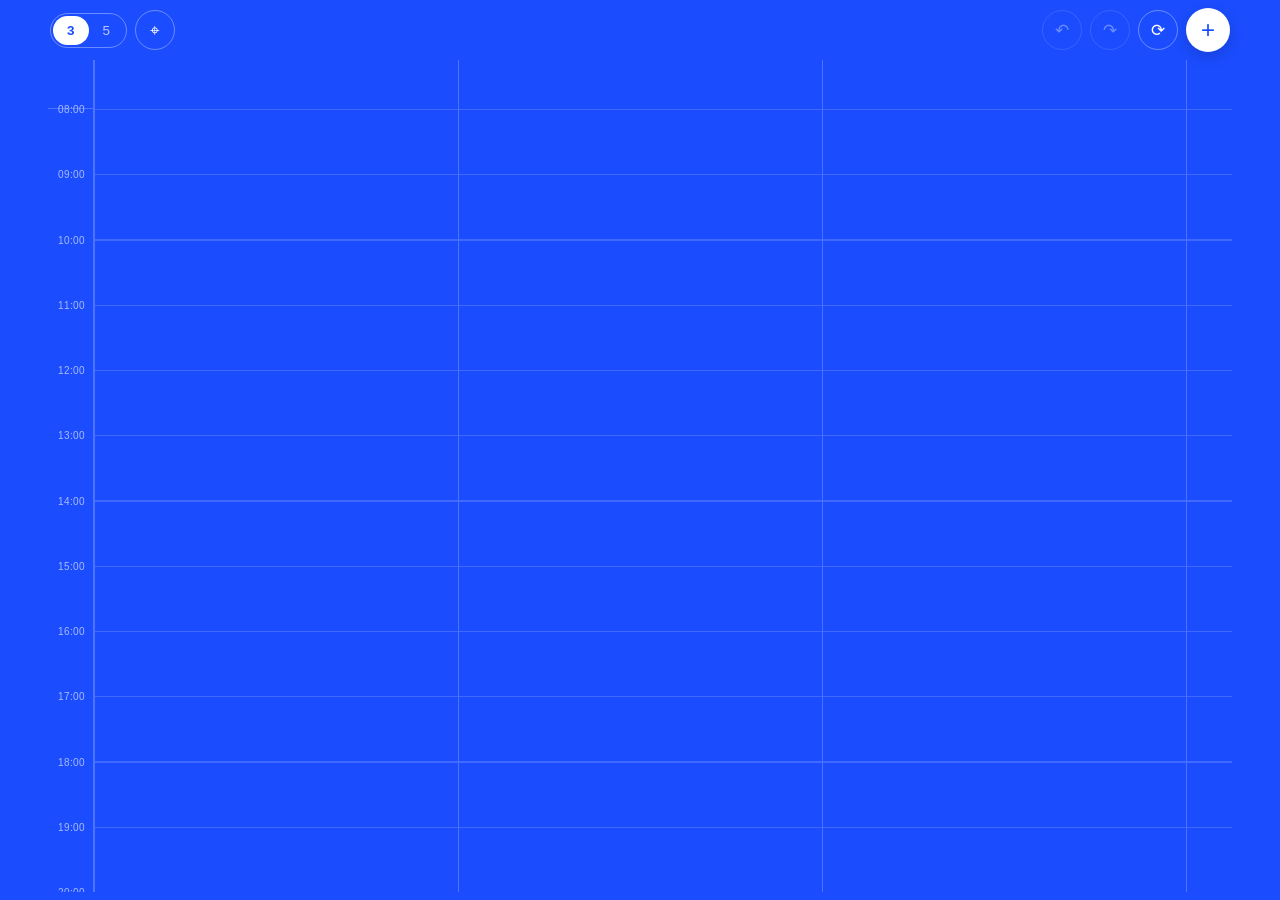
==== index.html @ 2879e7d4 "Персональный планировщик: PWA с детерминированным алгоритмом Ядро на чистом JS (без сборки): разбор " ====
<!doctype html>
<html lang="ru">
<head>
  <meta charset="utf-8" />
  <meta name="viewport" content="width=device-width, initial-scale=1, viewport-fit=cover, user-scalable=no, maximum-scale=1" />
  <title>Планировщик</title>
  <meta name="theme-color" content="#eef1f5" />
  <link rel="manifest" href="./manifest.webmanifest" />
  <link rel="icon" href="./icon.svg" type="image/svg+xml" />
  <link rel="icon" href="./icon-192.png" sizes="192x192" type="image/png" />
  <link rel="apple-touch-icon" href="./apple-touch-icon.png" />
  <meta name="mobile-web-app-capable" content="yes" />
  <link rel="stylesheet" href="./css/styles.css" />
</head>
<body>
  <header class="topbar" hidden>
    <div class="brand">Планировщик</div>
    <div class="sub">3 дня вперёд</div>
  </header>
  <main id="app"></main>
  <script type="module" src="./js/app.js"></script>
</body>
</html>
---- css/styles.css ----
:root {
  /* смелая заливка Real Blue, белый текст, тонкие линии — как в референсе */
  --bg: #1b4dff;              /* Real Blue — фон всего приложения */
  --panel: #1b4dff;
  --panel2: rgba(255,255,255,.12);
  --text: #ffffff;
  --muted: rgba(255,255,255,.62);
  --line: rgba(255,255,255,.22);
  --accent: #ffffff;          /* на синем главный акцент — белый */
  --accent-soft: rgba(255,255,255,.18);

  --strategic: #7ef0c0;             /* мятный — стратегия */
  --strategic-soft: rgba(126,240,192,.20);
  --tactical: #ffb27a;              /* тёплый песочный — тактика */
  --tactical-soft: rgba(255,178,122,.20);

  --risk: #ff6b6b;
  --miss: #ff6b6b;
  --low: #ffd166;
  --radius: 18px;
}

* { box-sizing: border-box; }
html, body { margin: 0; height: 100%; overflow: hidden; background: var(--bg); color: var(--text);
  font: 15px/1.5 -apple-system, "Segoe UI", "Inter", Roboto, sans-serif;
  -webkit-font-smoothing: antialiased; overscroll-behavior: none; }

/* приложение занимает весь экран: страница не скроллится, скроллится только календарь */
#app { height: 100dvh; display: flex; flex-direction: column;
  padding: 8px 8px calc(8px + env(safe-area-inset-bottom)); max-width: 1200px; margin: 0 auto; gap: 8px; }
.topbar[hidden] { display: none; }

/* календарь: часть синего полотна, без карточек и рамок */
.calwrap { position: relative; flex: 1; min-height: 0; display: flex; overflow: hidden; }
.days-scroll { flex: 1; min-width: 0; overflow: auto;
  scroll-snap-type: x mandatory; scrollbar-width: none; touch-action: pan-x pan-y; }
.days-scroll::-webkit-scrollbar { width: 0; height: 0; }
.days { display: flex; align-items: flex-start; }
.day { flex: 0 0 var(--daywidth, 200px); scroll-snap-align: start;
  border-left: 1px solid var(--line); display: flex; flex-direction: column; }
.day:first-of-type { border-left: none; }

/* возврат к сегодняшнему дню */
.todaybtn { position: absolute; left: 10px; bottom: 12px; z-index: 9; cursor: pointer;
  width: 36px; height: 36px; display: grid; place-items: center;
  background: #fff; color: #1b4dff; border: none; border-radius: 50%;
  font-size: 16px; line-height: 1; box-shadow: 0 6px 18px rgba(0,0,0,.20); }
.todaybtn[hidden] { display: none; }

/* шапка дня: мелкий день недели + крупное число, как в референсе */
.dayhead { height: 46px; flex: none; display: flex; flex-direction: column; justify-content: center;
  padding: 0 10px; border-bottom: 1px solid var(--line); color: var(--muted);
  font-size: 10px; letter-spacing: .08em; text-transform: uppercase;
  white-space: nowrap; overflow: hidden; }
.dayhead b { display: block; font-size: 19px; font-weight: 500; color: #fff;
  letter-spacing: -.01em; text-transform: none; line-height: 1.15; }
.dayhead.today { color: #fff; }

.daybar { display: flex; height: 3px; flex: none; background: rgba(255,255,255,.10); }
.daybar.empty { opacity: .4; }
.daybar .strategic { background: var(--strategic); }
.daybar .tactical { background: var(--tactical); }

/* сетка часов — тонкие белые линии на синем */
.timeline { position: relative; flex: none;
  height: calc(var(--span, 840) * var(--pxmin, .62) * 1px);
  background: repeating-linear-gradient(180deg, rgba(255,255,255,.16) 0, rgba(255,255,255,.16) 1px,
    transparent 1px, transparent var(--hstep, 40px)); }

/* шкала времени слева */
.tscale { flex: 0 0 46px; z-index: 6; display: flex; flex-direction: column;
  border-right: 1px solid var(--line); overflow: hidden; }
.tshead { height: 46px; border-bottom: 1px solid var(--line); flex: none; }
.tsbar { position: relative; flex: none;    /* не сжимать: иначе часы «сплющатся» и разойдутся с сеткой */
  height: calc(var(--span, 840) * var(--pxmin, .62) * 1px); will-change: transform; }
.tsbar span { position: absolute; right: 8px; transform: translateY(-50%);
  font-size: 10px; color: var(--muted); font-variant-numeric: tabular-nums; letter-spacing: .04em; }
.freehint { display: none; }
.nowline { position: absolute; left: 0; right: 0; height: 2px; background: #fff; z-index: 3; }
.nowline::before { content: ""; position: absolute; left: 0; top: -3px; width: 8px; height: 8px;
  border-radius: 50%; background: #fff; }

/* события: цветная обводка по всему контуру; пунктир — значит место выбрал алгоритм */
.block { position: absolute; left: 3px; right: 3px; border-radius: 10px; padding: 5px 7px; overflow: hidden;
  font-size: 11px; z-index: 2; color: #fff;
  background: rgba(255,255,255,.14); border: 2.5px solid rgba(255,255,255,.5); }
.block.strategic { background: var(--strategic-soft); border-color: var(--strategic); }
.block.tactical { background: var(--tactical-soft); border-color: var(--tactical); }
.block.fixed { border-style: solid; }      /* привязано ко времени */
.block.flex { border-style: dashed; }      /* поставил алгоритм */
.block.risk { border-color: var(--risk); }
.btime { display: block; color: rgba(255,255,255,.72); font-variant-numeric: tabular-nums;
  font-size: 9.5px; line-height: 1.2; letter-spacing: .04em; }
.btitle { display: block; white-space: normal; overflow-wrap: anywhere; word-break: break-word;
  line-height: 1.2; overflow: hidden; font-size: 11.5px; }

/* конфликты и предложенные окна */
.block.conflict { box-shadow: inset 0 0 0 2px var(--risk); }
.slotghost { position: absolute; left: 3px; right: 3px; border-radius: 10px; z-index: 4; cursor: pointer;
  border: 1.5px dashed rgba(255,255,255,.65); background: rgba(255,255,255,.10); color: #fff;
  font-size: 10px; display: flex; align-items: flex-start; justify-content: center; padding-top: 3px; }
.slotghost:hover { background: rgba(255,255,255,.22); }

/* подсказка сверху и значки прямо на блоках */
.hintbar { flex: none; display: flex; align-items: center; gap: 10px; flex-wrap: wrap;
  padding: 10px 14px; border-radius: 14px; font-size: 12.5px;
  background: rgba(255,107,107,.18); border: 1px solid rgba(255,107,107,.5); color: #fff; }
.hintbar.focus { background: rgba(255,255,255,.16); border-color: rgba(255,255,255,.5); color: #fff; }
.bwarn { position: absolute; top: 2px; right: 3px; font-size: 11px; line-height: 1; z-index: 6;
  pointer-events: none; }
/* только что созданное дело — видно, куда его поставил алгоритм */
.block.justadded { outline: 2px solid #fff; z-index: 8;
  animation: freshpulse 1.2s ease-in-out infinite alternate; }
@keyframes freshpulse {
  from { box-shadow: 0 0 0 2px rgba(255,255,255,.25); }
  to   { box-shadow: 0 0 0 7px rgba(255,255,255,.10); }
}

/* прошедшее дело: «сделано» и «перенести» */
.bdone, .bmove { position: absolute; z-index: 7; width: 19px; height: 19px; padding: 0; cursor: pointer;
  border-radius: 50%; font-size: 11px; line-height: 1; color: #fff;
  background: rgba(255,255,255,.22); border: 1px solid rgba(255,255,255,.35); }
.bdone { right: 22px; bottom: 2px; }
.bmove { right: 2px; bottom: 2px; }
.bdone:hover { background: var(--strategic); border-color: var(--strategic); color: #05301f; }
.bmove:hover { background: #fff; border-color: #fff; color: #1b4dff; }

/* не размещённое дело: показываем на предложенном месте, чтобы его было видно и можно было выбрать */
.block.unplaced { box-shadow: inset 0 0 0 1.5px rgba(255,255,255,.5);
  background-image: repeating-linear-gradient(45deg, rgba(255,255,255,.14) 0 6px, transparent 6px 12px); }
.block.unplaced::before { content: "не размещено"; position: absolute; right: 3px; top: 2px;
  font-size: 9px; color: var(--risk); }

/* выполненное дело — приглушённое серое */
.block.done { opacity: .4; }
.block.done .btitle { text-decoration: line-through; }

/* маркер «дело уже переносили» */
.bmoved { position: absolute; bottom: 2px; left: 4px; font-size: 10px; line-height: 1; z-index: 6;
  color: var(--muted); pointer-events: none; }
.bundo { position: absolute; top: 16px; right: 1px; z-index: 7; width: 16px; height: 16px; padding: 0;
  border-radius: 50%; cursor: pointer; font-size: 10px; line-height: 1;
  background: var(--panel2); border: 1px solid var(--risk); color: var(--risk); }
.bundo:hover { background: var(--risk); color: #fff; }
/* дело, которое может уступить место (на обоих календарях) */
.block.yielding, .pvblock.yielding { cursor: pointer; outline: 2px dashed #fff; outline-offset: -2px; }
.block.yielding::after, .pvblock.yielding::after { content: "↦"; position: absolute; right: 4px; bottom: 2px;
  color: #fff; font-size: 12px; line-height: 1; }
.block.yielding:hover, .pvblock.yielding:hover { background: rgba(255,255,255,.28); }
.pvblock.draft .bwarn { top: 1px; right: 2px; }
.pvblock.draft .bundo { top: 14px; right: 0; }

/* режим «уступить место» */
.shiftbar { display: flex; align-items: center; gap: 10px; flex-wrap: wrap; margin-bottom: 10px;
  background: var(--accent-soft); border: 1px solid var(--accent); color: var(--text);
  border-radius: 10px; padding: 10px 12px; font-size: 13px; }
.block.shift-target { cursor: pointer; outline: 2px dashed var(--accent); outline-offset: -2px; }
.block.shift-target:hover { background: #d6e0ff; }
.btn.small { margin-top: 0; padding: 7px 12px; font-size: 13px; }

.conflict-panel { margin-top: 16px; background: rgba(255,93,93,.10); border: 1px solid rgba(255,93,93,.35); border-radius: 12px; padding: 12px; }
.conflictrow { padding: 10px 0; border-top: 1px solid rgba(255,93,93,.15); }
.conflictrow:first-of-type { border-top: none; }
.slotopts { display: flex; flex-wrap: wrap; gap: 8px; margin-top: 8px; }
.slotopt { background: var(--panel2); border: 1px solid var(--accent); color: var(--text);
  padding: 8px 12px; border-radius: 10px; font-size: 13px; cursor: pointer; }
.slotopt:hover { background: var(--accent); color: #fff; }

/* at-risk */
.atrisk { margin-top: 16px; background: rgba(255,93,93,.08); border: 1px solid rgba(255,93,93,.3); border-radius: 12px; padding: 12px; }
.section-title { font-weight: 600; margin-bottom: 8px; color: #ffb3b3; }
.riskrow { padding: 8px 0; border-top: 1px solid rgba(255,93,93,.15); }
.riskrow:first-of-type { border-top: none; }
.reason { color: var(--muted); font-size: 13px; }

/* панель управления сверху: главные действия справа, под большим пальцем */
.toprow { flex: none; display: flex; align-items: center; justify-content: space-between;
  gap: 8px; padding: 0 2px; }
.toprow-left, .toprow-right { display: flex; align-items: center; gap: 8px; }

/* Плашка ввода = разросшаяся кнопка «+»: фон расширяется, плюс поворачивается в крестик */
.addsheet { position: fixed; z-index: 70; box-sizing: border-box;
  width: min(400px, calc(100vw - 24px)); height: 132px;
  background: #fff; border-radius: 18px; color: #1b4dff;
  box-shadow: 0 14px 34px rgba(0,0,0,.22); overflow: hidden;
  transition: width .26s cubic-bezier(.2,.9,.3,1), height .26s cubic-bezier(.2,.9,.3,1),
              border-radius .26s cubic-bezier(.2,.9,.3,1); }
.addsheet.collapsed { width: 44px; height: 44px; border-radius: 50%; }

/* поле ввода: появляется, когда фон уже разросся */
.addsheet textarea { position: absolute; left: 12px; top: 12px; right: 62px; bottom: 12px;
  width: auto; margin: 0; padding: 10px 12px; resize: none; border: none; border-radius: 12px;
  background: rgba(27,77,255,.06); color: #16181a; font-size: 15px;
  opacity: 1; transition: opacity .18s ease .1s; }
.addsheet.collapsed textarea { opacity: 0; transition-delay: 0s; pointer-events: none; }
.addsheet textarea:focus { outline: none; }

/* сам «плюс» — остаётся на месте и поворачивается, становясь крестиком */
.as-toggle { position: absolute; top: 0; right: 0; width: 44px; height: 44px; padding: 0;
  border: none; background: none; color: #1b4dff; font-size: 26px; line-height: 44px; cursor: pointer;
  transform: rotate(45deg); transition: transform .26s cubic-bezier(.2,.9,.3,1); }
.addsheet.collapsed .as-toggle { transform: rotate(0deg); }

/* галочка появляется под крестиком в том же стиле */
.as-ok { position: absolute; top: 50px; right: 3px; width: 38px; height: 38px; padding: 0;
  border: none; border-radius: 50%; cursor: pointer;
  background: #1b4dff; color: #fff; font-size: 18px; line-height: 1;
  opacity: 1; transform: scale(1); transition: opacity .18s ease .12s, transform .2s cubic-bezier(.2,.9,.3,1) .12s; }
.as-ok:hover { background: #143fd6; }
.addsheet.collapsed .as-ok { opacity: 0; transform: scale(.3); transition-delay: 0s; }

.addsheet .err { position: absolute; left: 14px; bottom: -22px; margin: 0;
  font-size: 12px; color: var(--risk); white-space: nowrap; }
.addsheet.collapsed .err { display: none; }

.toolbar { flex: none; display: flex; justify-content: center; align-items: center; gap: 8px; }
.rangeseg button { min-width: 34px; padding: 7px 10px; font-size: 13px; font-variant-numeric: tabular-nums; }
.toolbar .btn { margin-top: 0; }
.iconbtn { width: 40px; height: 40px; display: grid; place-items: center; cursor: pointer;
  border-radius: 50%; border: 1px solid rgba(255,255,255,.35); background: transparent;
  color: #fff; font-size: 17px; line-height: 1; transition: all .12s ease; }
.iconbtn:hover:not(:disabled) { background: rgba(255,255,255,.16); border-color: #fff; }
.iconbtn:disabled { opacity: .35; cursor: default; }

/* FAB */
.fab { width: 44px; height: 44px; border-radius: 50%; flex: none;
  border: none; background: #fff; color: #1b4dff; font-size: 24px; line-height: 1; cursor: pointer;
  box-shadow: 0 4px 14px rgba(0,0,0,.18);
  transition: transform .18s cubic-bezier(.2,.9,.3,1), opacity .15s ease; }
.fab:hover { transform: scale(1.06); }
.fab.morphing { opacity: 0; transform: scale(.6); pointer-events: none; }

/* экраны формы */
.screen { max-width: 520px; margin: 0 auto; }
.back { background: none; border: none; color: var(--accent); font-size: 15px; padding: 4px 0; cursor: pointer; }
h2 { margin: 8px 0 4px; }
.hint { color: var(--muted); font-size: 13px; margin: 0 0 14px; }
label { display: block; margin: 12px 0; font-size: 13px; color: var(--muted); }
label.row { display: flex; align-items: center; gap: 8px; color: var(--text); }
.field-label { font-size: 13px; color: var(--muted); margin: 12px 0 6px; }
input[type=text], input[type=number], input[type=date], input[type=time], select, textarea {
  width: 100%; margin-top: 6px; padding: 12px 14px; background: var(--panel); color: var(--text);
  border: 1px solid var(--line); border-radius: 12px; font-size: 15px; font-family: inherit; }
input:focus, select:focus, textarea:focus { outline: none; border-color: var(--accent); }
textarea { resize: vertical; }
input.f-missing, select.f-missing { border-color: var(--miss); box-shadow: 0 0 0 2px rgba(255,93,93,.2); }
input.f-low, select.f-low { border-color: var(--low); box-shadow: 0 0 0 2px rgba(230,178,58,.15); }
.ro { color: var(--muted); font-size: 13px; margin: 10px 0; }
.tag-miss { color: var(--miss); }

/* компактный недельный календарь с перетаскиванием */
.screen.wide { max-width: 860px; }
.weekcal { border: 1px solid var(--line); border-radius: 12px; padding: 6px 6px 8px; background: var(--panel); touch-action: none; }
.wc-grid { display: grid; grid-template-columns: repeat(7, 1fr); gap: 4px; }
.wc-col { min-width: 0; }
.wc-head { padding: 4px 2px 6px; font-size: 11px; color: var(--muted); text-transform: capitalize; text-align: center; white-space: nowrap; }
.wc-head.today { color: var(--accent); font-weight: 700; }
.ptimeline { position: relative; border-radius: 6px;
  background: repeating-linear-gradient(180deg, transparent, transparent 32px, var(--line) 32px, var(--line) 33px); }
.pv-nowline { position: absolute; left: 0; right: 0; height: 2px; background: var(--accent); z-index: 3; }

.pvblock { position: absolute; left: 2px; right: 2px; border-radius: 6px; padding: 1px 4px; overflow: visible;
  font-size: 10px; border: 1px solid transparent; }
.pvblock.strategic { background: var(--strategic-soft); border-color: var(--strategic); }
.pvblock.tactical { background: var(--tactical-soft); border-color: var(--tactical); }
.pvblock.fixed { border-style: solid; border-width: 2px; }        /* привязано ко времени — толстая сплошная */
.pvblock.flex { border-style: dashed; opacity: .78; }             /* гибкая — пунктир + полупрозрачность */
.pvblock.ctx { z-index: 1; overflow: hidden; }
.pvblock.draft { z-index: 5; cursor: grab; box-shadow: 0 4px 14px rgba(22,24,26,.18); }
.pvblock.draft.dragging { opacity: .55; cursor: grabbing; }
.pvblock.draft.invalid { background: rgba(255,93,93,.32) !important; border-color: var(--risk) !important; }
.pv-handle { position: absolute; left: 0; right: 0; height: 10px; cursor: ns-resize; z-index: 2; }
.pv-handle.top { top: -1px; }
.pv-handle.bottom { bottom: -1px; }
.pv-handle::after { content: ""; position: absolute; left: 50%; transform: translateX(-50%); width: 20px; height: 3px;
  border-radius: 3px; background: currentColor; opacity: .55; top: 2px; }
.pv-handle.bottom::after { top: auto; bottom: 2px; }
.pvb-label { display: block; white-space: normal; overflow: hidden; pointer-events: none; line-height: 1.15; word-break: break-word; }

/* всплывающий тег категории сбоку от блока */
.pv-cattag { position: absolute; left: calc(100% + 6px); top: 0; white-space: nowrap; pointer-events: none;
  background: var(--panel2); border: 1px solid var(--line); color: var(--muted);
  font-size: 10px; padding: 2px 6px; border-radius: 6px; z-index: 6; }
.pv-cattag.flip { left: auto; right: calc(100% + 6px); }

/* активированный блок (ручки появляются только тут) */
.pvblock.armed, .block.armed { outline: 2px solid #fff; outline-offset: 1px; z-index: 7; }
.block.armed { cursor: grab; }
.pvblock.armed, .block.armed { outline-color: #fff; }
.block.dragging { opacity: .55; }
.block.invalid { background: rgba(255,93,93,.32) !important; border-color: var(--risk) !important; }
.block[data-item] { cursor: pointer; }

/* всплывающая шторка деталей рядом с событием */
/* Настройки события: панель в потоке над календарём (календарь сдвигается вниз) */
.blockpop { flex: none; background: #fff; color: #16181a; border-radius: 14px;
  padding: 10px; box-shadow: 0 10px 26px rgba(0,0,0,.20); }
.blockpop input, .blockpop select { background: rgba(27,77,255,.06); color: #16181a;
  border: none; border-radius: 9px; margin: 0; padding: 8px 10px; font-size: 13.5px; }
.blockpop input[type=text] { width: 100%; margin-bottom: 8px; font-size: 15px; }
.blockpop input:focus, .blockpop select:focus { outline: 2px solid rgba(27,77,255,.35); }

/* дата и время начала/конца */
.bp-when { display: flex; align-items: center; gap: 6px; flex-wrap: wrap; margin-bottom: 8px; }
.bp-when input[type=date] { flex: 1 1 130px; }
.bp-when input[type=time] { flex: 0 0 86px; font-variant-numeric: tabular-nums; }
.bp-dash { color: #6b7280; }
.bp-dur { color: #6b7280; font-size: 12px; }

/* дата — только значок, мини-календарь открывается по нажатию */
.bp-cal, .bp-ai { width: 38px; height: 36px; flex: none; display: grid; place-items: center; cursor: pointer;
  border: 1px solid rgba(27,77,255,.22); border-radius: 9px; background: transparent;
  font-size: 16px; line-height: 1; }
.bp-cal:hover, .bp-ai:hover { background: rgba(27,77,255,.08); }
.bp-ai { margin-left: auto; border-color: rgba(27,77,255,.35); }
.bp-hidden-date { position: absolute; opacity: 0; width: 1px; height: 1px;
  padding: 0 !important; margin: 0 !important; border: none; pointer-events: none; }

/* плашка переноса текстом — как плашка создания, но по центру сверху */
.movesheet { top: calc(8px + env(safe-area-inset-top)); left: 50%; right: auto; transform: translateX(-50%); }

.bp-row { display: flex; align-items: center; gap: 6px; flex-wrap: wrap; }
.bp-row .seg { border-color: rgba(27,77,255,.22); padding: 2px; }
.bp-row .seg button { color: #6b7280; padding: 5px 12px; font-size: 14px; }
.bp-row .seg button.on { background: #1b4dff; color: #fff; }
.bp-row select { flex: 1 1 110px; }
.bp-row input[type=date] { flex: 1 1 130px; }

.bp-ok { flex: 1; min-width: 54px; background: #1b4dff; border: none; color: #fff;
  padding: 9px 14px; border-radius: 9px; cursor: pointer; font-size: 15px; line-height: 1; }
.bp-ok:hover { background: #143fd6; }
.bp-cancel { flex: none; background: transparent; border: 1px solid rgba(27,77,255,.22); color: #6b7280;
  padding: 9px 14px; border-radius: 9px; cursor: pointer; font-size: 15px; line-height: 1; }
.bp-cancel:hover { border-color: var(--risk); color: var(--risk); }
.bp-del, .bp-unpin { background: transparent; border: 1px solid rgba(27,77,255,.22); color: #6b7280;
  padding: 7px 10px; border-radius: 9px; cursor: pointer; font-size: 14px; line-height: 1; }
.bp-del:hover { border-color: var(--risk); color: var(--risk); }
.bp-hint, .bp-time, .bp-lab { display: none; }
.bp-ok { flex: 1; background: #1b4dff; border: none; color: #fff; padding: 7px; border-radius: 9px;
  cursor: pointer; font-size: 15px; line-height: 1; }
.bp-del { background: transparent; border: 1px solid #f2b8b3; color: var(--risk);
  padding: 7px 11px; border-radius: 9px; cursor: pointer; font-size: 14px; line-height: 1; }

@media (max-width: 560px) {
  .blockpop { left: 8px !important; right: 8px; width: auto; }
}

/* сегменты-переключатели */
.seg { display: inline-flex; background: transparent; border: 1px solid rgba(255,255,255,.35);
  border-radius: 999px; overflow: hidden; padding: 2px; }
.seg button { background: none; border: none; color: rgba(255,255,255,.7); padding: 7px 14px; cursor: pointer;
  font-size: 13.5px; font-family: inherit; border-radius: 999px; transition: all .12s ease; }
.seg button.on { background: #fff; color: #1b4dff; font-weight: 600; }
.seg.imp button { padding: 9px 0; width: 40px; }

.btn { display: inline-block; margin-top: 18px; padding: 12px 22px; border-radius: 999px; border: 1px solid var(--line);
  background: var(--panel); color: var(--text); font-size: 14.5px; cursor: pointer; transition: all .12s ease; }
.btn:hover:not(:disabled) { border-color: var(--accent); color: var(--accent); }
.btn:disabled { opacity: .4; cursor: default; }
.btn.primary { background: var(--accent); border-color: var(--accent); color: #fff; width: 100%; font-size: 16px; padding: 14px 22px; }
.btn.primary:hover { background: #143fd6; border-color: #143fd6; color: #fff; }
.btn.ghost { background: var(--panel); }
.err { color: var(--miss); font-size: 13px; margin-top: 10px; min-height: 16px; }

@media (max-width: 560px) {
  .timeline { height: 460px; }
  .btitle { font-size: 10px; }
}
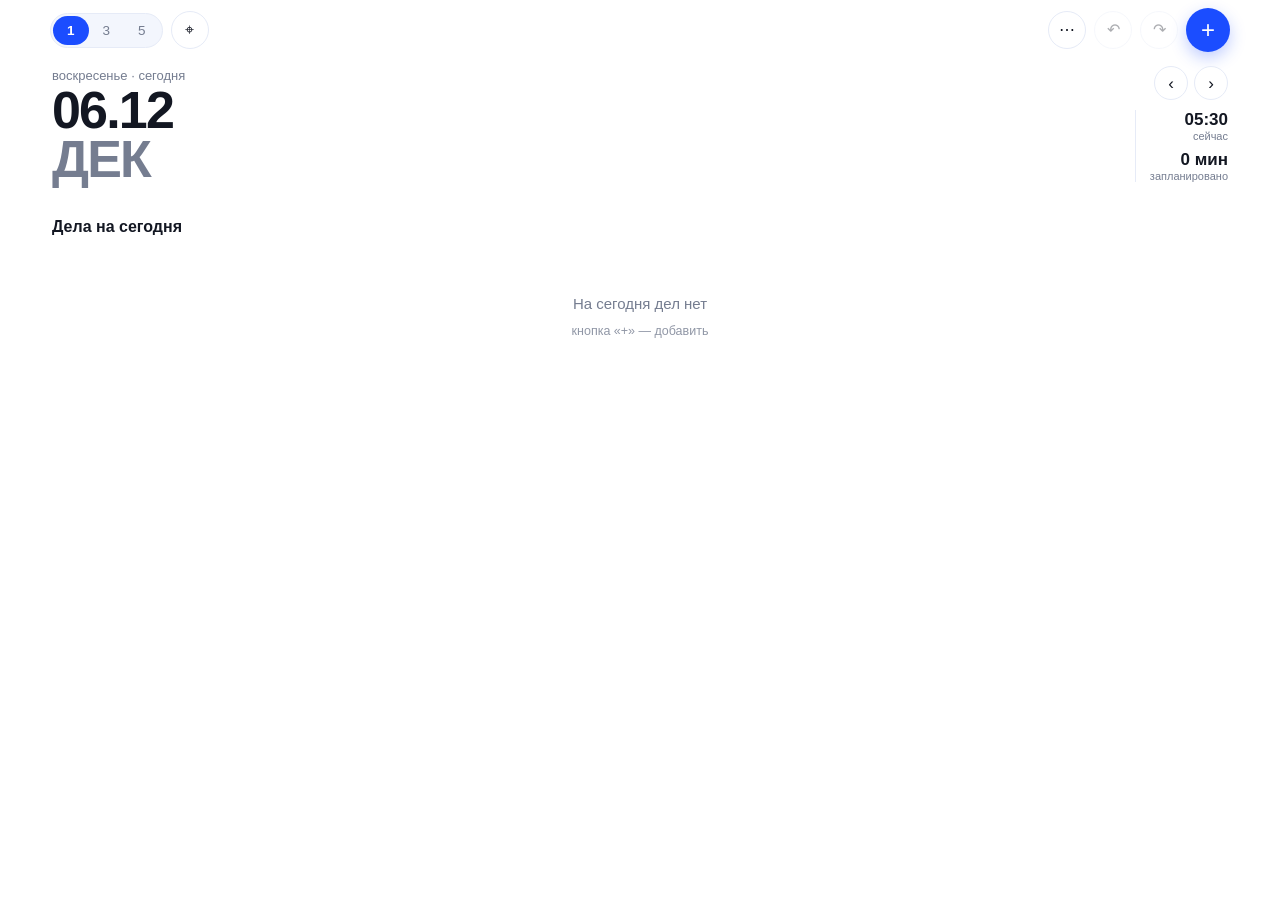
==== commit 4713a6aa: "Экран одного дня, белая тема и сетка крестиками Начальный экран «1» — только дела выбранного дня кар" ====
--- a/index.html
+++ b/index.html
@@ -4,7 +4,7 @@
   <meta charset="utf-8" />
   <meta name="viewport" content="width=device-width, initial-scale=1, viewport-fit=cover, user-scalable=no, maximum-scale=1" />
   <title>Планировщик</title>
-  <meta name="theme-color" content="#eef1f5" />
+  <meta name="theme-color" content="#ffffff" />
   <link rel="manifest" href="./manifest.webmanifest" />
   <link rel="icon" href="./icon.svg" type="image/svg+xml" />
   <link rel="icon" href="./icon-192.png" sizes="192x192" type="image/png" />
--- a/css/styles.css
+++ b/css/styles.css
@@ -1,22 +1,23 @@
 :root {
-  /* смелая заливка Real Blue, белый текст, тонкие линии — как в референсе */
-  --bg: #1b4dff;              /* Real Blue — фон всего приложения */
-  --panel: #1b4dff;
-  --panel2: rgba(255,255,255,.12);
-  --text: #ffffff;
-  --muted: rgba(255,255,255,.62);
-  --line: rgba(255,255,255,.22);
-  --accent: #ffffff;          /* на синем главный акцент — белый */
-  --accent-soft: rgba(255,255,255,.18);
-
-  --strategic: #7ef0c0;             /* мятный — стратегия */
-  --strategic-soft: rgba(126,240,192,.20);
-  --tactical: #ffb27a;              /* тёплый песочный — тактика */
-  --tactical-soft: rgba(255,178,122,.20);
-
-  --risk: #ff6b6b;
-  --miss: #ff6b6b;
-  --low: #ffd166;
+  /* светлая тема: белое полотно, синий акцент, мягкие заливки событий */
+  --bg: #ffffff;              /* фон всего приложения */
+  --panel: #ffffff;
+  --panel2: #f3f6fd;
+  --text: #131722;
+  --muted: #757d90;
+  --line: #e6ebf7;
+  --accent: #1b4dff;
+  --accent-soft: rgba(27,77,255,.10);
+  --grid: #ccd7f5;            /* крестики на пересечениях сетки */
+
+  --strategic: #23a97f;             /* зелёный — стратегия */
+  --strategic-soft: #e3f6ef;
+  --tactical: #e08a3c;              /* тёплый песочный — тактика */
+  --tactical-soft: #fdefdd;
+
+  --risk: #e3455b;
+  --miss: #e3455b;
+  --low: #d99b1a;
   --radius: 18px;
 }
 
@@ -26,70 +27,96 @@
   -webkit-font-smoothing: antialiased; overscroll-behavior: none; }
 
 /* приложение занимает весь экран: страница не скроллится, скроллится только календарь */
-#app { height: 100dvh; display: flex; flex-direction: column;
+#app { position: relative; height: 100dvh; display: flex; flex-direction: column;
   padding: 8px 8px calc(8px + env(safe-area-inset-bottom)); max-width: 1200px; margin: 0 auto; gap: 8px; }
 .topbar[hidden] { display: none; }
 
-/* календарь: часть синего полотна, без карточек и рамок */
+/* календарь: белое полотно, без карточек и рамок — границы дней задают крестики сетки */
 .calwrap { position: relative; flex: 1; min-height: 0; display: flex; overflow: hidden; }
 .days-scroll { flex: 1; min-width: 0; overflow: auto;
   scroll-snap-type: x mandatory; scrollbar-width: none; touch-action: pan-x pan-y; }
 .days-scroll::-webkit-scrollbar { width: 0; height: 0; }
 .days { display: flex; align-items: flex-start; }
 .day { flex: 0 0 var(--daywidth, 200px); scroll-snap-align: start;
-  border-left: 1px solid var(--line); display: flex; flex-direction: column; }
-.day:first-of-type { border-left: none; }
+  display: flex; flex-direction: column; }
 
 /* возврат к сегодняшнему дню */
 .todaybtn { position: absolute; left: 10px; bottom: 12px; z-index: 9; cursor: pointer;
   width: 36px; height: 36px; display: grid; place-items: center;
-  background: #fff; color: #1b4dff; border: none; border-radius: 50%;
-  font-size: 16px; line-height: 1; box-shadow: 0 6px 18px rgba(0,0,0,.20); }
+  background: var(--accent); color: #fff; border: none; border-radius: 50%;
+  font-size: 16px; line-height: 1; box-shadow: 0 6px 18px rgba(16,24,54,.18); }
 .todaybtn[hidden] { display: none; }
 
-/* шапка дня: мелкий день недели + крупное число, как в референсе */
+/* шапка дня: мелкий день недели + крупное число, как в референсе.
+   Липнет к верху календаря — какой это день, видно на любой глубине прокрутки. */
 .dayhead { height: 46px; flex: none; display: flex; flex-direction: column; justify-content: center;
-  padding: 0 10px; border-bottom: 1px solid var(--line); color: var(--muted);
+  padding: 0 10px; color: var(--muted);
   font-size: 10px; letter-spacing: .08em; text-transform: uppercase;
-  white-space: nowrap; overflow: hidden; }
-.dayhead b { display: block; font-size: 19px; font-weight: 500; color: #fff;
+  white-space: nowrap; overflow: hidden;
+  position: sticky; top: 0; z-index: 9; background: var(--bg); }
+.dayhead b { display: block; font-size: 19px; font-weight: 600; color: var(--text);
   letter-spacing: -.01em; text-transform: none; line-height: 1.15; }
-.dayhead.today { color: #fff; }
-
-.daybar { display: flex; height: 3px; flex: none; background: rgba(255,255,255,.10); }
-.daybar.empty { opacity: .4; }
+.dayhead.today b { color: var(--accent); }
+/* у дня своё окно планирования */
+.dayhead .ownwin { display: inline-block; width: 5px; height: 5px; border-radius: 50%;
+  background: var(--accent); margin-left: 5px; vertical-align: middle; }
+
+.daybar { display: flex; height: 3px; flex: none; background: var(--line);
+  position: sticky; top: 46px; z-index: 9; }
+.daybar.empty { opacity: .5; }
 .daybar .strategic { background: var(--strategic); }
 .daybar .tactical { background: var(--tactical); }
 
-/* сетка часов — тонкие белые линии на синем */
+/* Сетка: вместо линий — скруглённые крестики на пересечениях часа и границы дня.
+   Каждая колонка рисует по половине крестика на своих краях: у соседних колонок
+   половинки сходятся в целый крестик ровно на границе дня.
+   Шаг по вертикали (--hourpx) задаёт масштаб времени, см. applyZoom. */
 .timeline { position: relative; flex: none;
-  height: calc(var(--span, 840) * var(--pxmin, .62) * 1px);
-  background: repeating-linear-gradient(180deg, rgba(255,255,255,.16) 0, rgba(255,255,255,.16) 1px,
-    transparent 1px, transparent var(--hstep, 40px)); }
+  height: calc(var(--span, 1440) * var(--pxmin, .62) * 1px);
+  --cross: url("data:image/svg+xml,%3Csvg xmlns='http://www.w3.org/2000/svg' viewBox='0 0 16 16' preserveAspectRatio='xMidYMid meet'%3E%3Cpath d='M8 3.2v9.6M3.2 8h9.6' stroke='%23ccd7f5' stroke-width='1.8' stroke-linecap='round'/%3E%3C/svg%3E");
+  background-image: var(--cross), var(--cross);
+  background-repeat: repeat-y, repeat-y;
+  background-size: 16px var(--hourpx, 40px), 16px var(--hourpx, 40px);
+  background-position: -8px calc(var(--hourpx, 40px) / -2),
+    calc(100% + 8px) calc(var(--hourpx, 40px) / -2); }
 
 /* шкала времени слева */
-.tscale { flex: 0 0 46px; z-index: 6; display: flex; flex-direction: column;
-  border-right: 1px solid var(--line); overflow: hidden; }
-.tshead { height: 46px; border-bottom: 1px solid var(--line); flex: none; }
+.tscale { flex: 0 0 46px; z-index: 6; display: flex; flex-direction: column; overflow: hidden; }
+/* шапка шкалы непрозрачна: метки времени проезжают под ней, а не поверх шапок дней */
+.tshead { height: 46px; flex: none;
+  position: relative; z-index: 2; background: var(--bg); }
 .tsbar { position: relative; flex: none;    /* не сжимать: иначе часы «сплющатся» и разойдутся с сеткой */
   height: calc(var(--span, 840) * var(--pxmin, .62) * 1px); will-change: transform; }
-.tsbar span { position: absolute; right: 8px; transform: translateY(-50%);
+.tsbar span { position: absolute; right: 10px; transform: translateY(-50%);
   font-size: 10px; color: var(--muted); font-variant-numeric: tabular-nums; letter-spacing: .04em; }
 .freehint { display: none; }
-.nowline { position: absolute; left: 0; right: 0; height: 2px; background: #fff; z-index: 3; }
+.nowline { position: absolute; left: 0; right: 0; height: 2px; background: var(--accent); z-index: 3; }
 .nowline::before { content: ""; position: absolute; left: 0; top: -3px; width: 8px; height: 8px;
-  border-radius: 50%; background: #fff; }
+  border-radius: 50%; background: var(--accent); }
+
+/* ограничители окна планирования: вне окна — штриховка, границы можно тянуть */
+.planoff { position: absolute; left: 0; right: 0; z-index: 0; pointer-events: none;
+  background: repeating-linear-gradient(135deg, rgba(19,23,34,.045) 0 5px, transparent 5px 10px); }
+.planoff.top { top: 0; }
+.planoff.bottom { bottom: 0; }
+.planline { position: absolute; left: 0; right: 0; height: 0; z-index: 1; pointer-events: none;
+  border-top: 1.5px dashed rgba(27,77,255,.40); }
+.plangrip { position: absolute; left: 2px; z-index: 6; transform: translateY(-50%);
+  padding: 2px 7px; border-radius: 999px; cursor: ns-resize; touch-action: none;
+  background: var(--accent); color: #fff; opacity: .85; user-select: none;
+  font-size: 9.5px; line-height: 1.35; font-variant-numeric: tabular-nums; }
+.plangrip:hover { opacity: 1; }
 
 /* события: цветная обводка по всему контуру; пунктир — значит место выбрал алгоритм */
 .block { position: absolute; left: 3px; right: 3px; border-radius: 10px; padding: 5px 7px; overflow: hidden;
-  font-size: 11px; z-index: 2; color: #fff;
-  background: rgba(255,255,255,.14); border: 2.5px solid rgba(255,255,255,.5); }
-.block.strategic { background: var(--strategic-soft); border-color: var(--strategic); }
-.block.tactical { background: var(--tactical-soft); border-color: var(--tactical); }
+  font-size: 11px; z-index: 2; color: var(--text);
+  background: var(--panel2); border: 2px solid var(--line); }
+.block.strategic { background: var(--strategic-soft); border-color: var(--strategic); color: #0d3f2f; }
+.block.tactical { background: var(--tactical-soft); border-color: var(--tactical); color: #5a3410; }
 .block.fixed { border-style: solid; }      /* привязано ко времени */
 .block.flex { border-style: dashed; }      /* поставил алгоритм */
 .block.risk { border-color: var(--risk); }
-.btime { display: block; color: rgba(255,255,255,.72); font-variant-numeric: tabular-nums;
+.btime { display: block; opacity: .65; font-variant-numeric: tabular-nums;
   font-size: 9.5px; line-height: 1.2; letter-spacing: .04em; }
 .btitle { display: block; white-space: normal; overflow-wrap: anywhere; word-break: break-word;
   line-height: 1.2; overflow: hidden; font-size: 11.5px; }
@@ -97,37 +124,37 @@
 /* конфликты и предложенные окна */
 .block.conflict { box-shadow: inset 0 0 0 2px var(--risk); }
 .slotghost { position: absolute; left: 3px; right: 3px; border-radius: 10px; z-index: 4; cursor: pointer;
-  border: 1.5px dashed rgba(255,255,255,.65); background: rgba(255,255,255,.10); color: #fff;
+  border: 1.5px dashed var(--accent); background: var(--accent-soft); color: var(--accent);
   font-size: 10px; display: flex; align-items: flex-start; justify-content: center; padding-top: 3px; }
-.slotghost:hover { background: rgba(255,255,255,.22); }
+.slotghost:hover { background: var(--accent); color: #fff; }
 
 /* подсказка сверху и значки прямо на блоках */
 .hintbar { flex: none; display: flex; align-items: center; gap: 10px; flex-wrap: wrap;
   padding: 10px 14px; border-radius: 14px; font-size: 12.5px;
-  background: rgba(255,107,107,.18); border: 1px solid rgba(255,107,107,.5); color: #fff; }
-.hintbar.focus { background: rgba(255,255,255,.16); border-color: rgba(255,255,255,.5); color: #fff; }
+  background: #fdeced; border: 1px solid rgba(227,69,91,.35); color: #8d1f2f; }
+.hintbar.focus { background: var(--accent-soft); border-color: rgba(27,77,255,.35); color: #16307f; }
 .bwarn { position: absolute; top: 2px; right: 3px; font-size: 11px; line-height: 1; z-index: 6;
   pointer-events: none; }
 /* только что созданное дело — видно, куда его поставил алгоритм */
-.block.justadded { outline: 2px solid #fff; z-index: 8;
+.block.justadded { outline: 2px solid var(--accent); z-index: 8;
   animation: freshpulse 1.2s ease-in-out infinite alternate; }
 @keyframes freshpulse {
-  from { box-shadow: 0 0 0 2px rgba(255,255,255,.25); }
-  to   { box-shadow: 0 0 0 7px rgba(255,255,255,.10); }
+  from { box-shadow: 0 0 0 2px rgba(27,77,255,.25); }
+  to   { box-shadow: 0 0 0 7px rgba(27,77,255,.08); }
 }
 
 /* прошедшее дело: «сделано» и «перенести» */
 .bdone, .bmove { position: absolute; z-index: 7; width: 19px; height: 19px; padding: 0; cursor: pointer;
-  border-radius: 50%; font-size: 11px; line-height: 1; color: #fff;
-  background: rgba(255,255,255,.22); border: 1px solid rgba(255,255,255,.35); }
+  border-radius: 50%; font-size: 11px; line-height: 1; color: var(--text);
+  background: #fff; border: 1px solid var(--line); }
 .bdone { right: 22px; bottom: 2px; }
 .bmove { right: 2px; bottom: 2px; }
-.bdone:hover { background: var(--strategic); border-color: var(--strategic); color: #05301f; }
-.bmove:hover { background: #fff; border-color: #fff; color: #1b4dff; }
+.bdone:hover { background: var(--strategic); border-color: var(--strategic); color: #fff; }
+.bmove:hover { background: var(--accent); border-color: var(--accent); color: #fff; }
 
 /* не размещённое дело: показываем на предложенном месте, чтобы его было видно и можно было выбрать */
-.block.unplaced { box-shadow: inset 0 0 0 1.5px rgba(255,255,255,.5);
-  background-image: repeating-linear-gradient(45deg, rgba(255,255,255,.14) 0 6px, transparent 6px 12px); }
+.block.unplaced { box-shadow: inset 0 0 0 1.5px var(--risk);
+  background-image: repeating-linear-gradient(45deg, rgba(227,69,91,.10) 0 6px, transparent 6px 12px); }
 .block.unplaced::before { content: "не размещено"; position: absolute; right: 3px; top: 2px;
   font-size: 9px; color: var(--risk); }
 
@@ -140,13 +167,13 @@
   color: var(--muted); pointer-events: none; }
 .bundo { position: absolute; top: 16px; right: 1px; z-index: 7; width: 16px; height: 16px; padding: 0;
   border-radius: 50%; cursor: pointer; font-size: 10px; line-height: 1;
-  background: var(--panel2); border: 1px solid var(--risk); color: var(--risk); }
+  background: #fff; border: 1px solid var(--risk); color: var(--risk); }
 .bundo:hover { background: var(--risk); color: #fff; }
 /* дело, которое может уступить место (на обоих календарях) */
-.block.yielding, .pvblock.yielding { cursor: pointer; outline: 2px dashed #fff; outline-offset: -2px; }
+.block.yielding, .pvblock.yielding { cursor: pointer; outline: 2px dashed var(--accent); outline-offset: -2px; }
 .block.yielding::after, .pvblock.yielding::after { content: "↦"; position: absolute; right: 4px; bottom: 2px;
-  color: #fff; font-size: 12px; line-height: 1; }
-.block.yielding:hover, .pvblock.yielding:hover { background: rgba(255,255,255,.28); }
+  color: var(--accent); font-size: 12px; line-height: 1; }
+.block.yielding:hover, .pvblock.yielding:hover { background: var(--accent-soft); }
 .pvblock.draft .bwarn { top: 1px; right: 2px; }
 .pvblock.draft .bundo { top: 14px; right: 0; }
 
@@ -158,7 +185,7 @@
 .block.shift-target:hover { background: #d6e0ff; }
 .btn.small { margin-top: 0; padding: 7px 12px; font-size: 13px; }
 
-.conflict-panel { margin-top: 16px; background: rgba(255,93,93,.10); border: 1px solid rgba(255,93,93,.35); border-radius: 12px; padding: 12px; }
+.conflict-panel { margin-top: 16px; background: #fdeced; border: 1px solid rgba(227,69,91,.3); border-radius: 12px; padding: 12px; }
 .conflictrow { padding: 10px 0; border-top: 1px solid rgba(255,93,93,.15); }
 .conflictrow:first-of-type { border-top: none; }
 .slotopts { display: flex; flex-wrap: wrap; gap: 8px; margin-top: 8px; }
@@ -167,8 +194,8 @@
 .slotopt:hover { background: var(--accent); color: #fff; }
 
 /* at-risk */
-.atrisk { margin-top: 16px; background: rgba(255,93,93,.08); border: 1px solid rgba(255,93,93,.3); border-radius: 12px; padding: 12px; }
-.section-title { font-weight: 600; margin-bottom: 8px; color: #ffb3b3; }
+.atrisk { margin-top: 16px; background: #fdeced; border: 1px solid rgba(227,69,91,.25); border-radius: 12px; padding: 12px; }
+.section-title { font-weight: 600; margin-bottom: 8px; color: var(--risk); }
 .riskrow { padding: 8px 0; border-top: 1px solid rgba(255,93,93,.15); }
 .riskrow:first-of-type { border-top: none; }
 .reason { color: var(--muted); font-size: 13px; }
@@ -181,8 +208,8 @@
 /* Плашка ввода = разросшаяся кнопка «+»: фон расширяется, плюс поворачивается в крестик */
 .addsheet { position: fixed; z-index: 70; box-sizing: border-box;
   width: min(400px, calc(100vw - 24px)); height: 132px;
-  background: #fff; border-radius: 18px; color: #1b4dff;
-  box-shadow: 0 14px 34px rgba(0,0,0,.22); overflow: hidden;
+  background: var(--accent); border-radius: 18px; color: #fff;
+  box-shadow: 0 14px 34px rgba(16,24,54,.24); overflow: hidden;
   transition: width .26s cubic-bezier(.2,.9,.3,1), height .26s cubic-bezier(.2,.9,.3,1),
               border-radius .26s cubic-bezier(.2,.9,.3,1); }
 .addsheet.collapsed { width: 44px; height: 44px; border-radius: 50%; }
@@ -190,42 +217,42 @@
 /* поле ввода: появляется, когда фон уже разросся */
 .addsheet textarea { position: absolute; left: 12px; top: 12px; right: 62px; bottom: 12px;
   width: auto; margin: 0; padding: 10px 12px; resize: none; border: none; border-radius: 12px;
-  background: rgba(27,77,255,.06); color: #16181a; font-size: 15px;
+  background: #fff; color: #16181a; font-size: 15px;
   opacity: 1; transition: opacity .18s ease .1s; }
 .addsheet.collapsed textarea { opacity: 0; transition-delay: 0s; pointer-events: none; }
 .addsheet textarea:focus { outline: none; }
 
 /* сам «плюс» — остаётся на месте и поворачивается, становясь крестиком */
 .as-toggle { position: absolute; top: 0; right: 0; width: 44px; height: 44px; padding: 0;
-  border: none; background: none; color: #1b4dff; font-size: 26px; line-height: 44px; cursor: pointer;
+  border: none; background: none; color: #fff; font-size: 26px; line-height: 44px; cursor: pointer;
   transform: rotate(45deg); transition: transform .26s cubic-bezier(.2,.9,.3,1); }
 .addsheet.collapsed .as-toggle { transform: rotate(0deg); }
 
 /* галочка появляется под крестиком в том же стиле */
 .as-ok { position: absolute; top: 50px; right: 3px; width: 38px; height: 38px; padding: 0;
   border: none; border-radius: 50%; cursor: pointer;
-  background: #1b4dff; color: #fff; font-size: 18px; line-height: 1;
+  background: #fff; color: var(--accent); font-size: 18px; line-height: 1;
   opacity: 1; transform: scale(1); transition: opacity .18s ease .12s, transform .2s cubic-bezier(.2,.9,.3,1) .12s; }
-.as-ok:hover { background: #143fd6; }
+.as-ok:hover { background: #eaf0ff; }
 .addsheet.collapsed .as-ok { opacity: 0; transform: scale(.3); transition-delay: 0s; }
 
 .addsheet .err { position: absolute; left: 14px; bottom: -22px; margin: 0;
-  font-size: 12px; color: var(--risk); white-space: nowrap; }
+  font-size: 12px; color: #ffd7db; white-space: nowrap; }
 .addsheet.collapsed .err { display: none; }
 
 .toolbar { flex: none; display: flex; justify-content: center; align-items: center; gap: 8px; }
-.rangeseg button { min-width: 34px; padding: 7px 10px; font-size: 13px; font-variant-numeric: tabular-nums; }
+.rangeseg button { min-width: 30px; padding: 7px 9px; font-size: 13px; font-variant-numeric: tabular-nums; }
 .toolbar .btn { margin-top: 0; }
-.iconbtn { width: 40px; height: 40px; display: grid; place-items: center; cursor: pointer;
-  border-radius: 50%; border: 1px solid rgba(255,255,255,.35); background: transparent;
-  color: #fff; font-size: 17px; line-height: 1; transition: all .12s ease; }
-.iconbtn:hover:not(:disabled) { background: rgba(255,255,255,.16); border-color: #fff; }
+.iconbtn { width: 38px; height: 38px; display: grid; place-items: center; cursor: pointer;
+  border-radius: 50%; border: 1px solid var(--line); background: #fff;
+  color: var(--text); font-size: 16px; line-height: 1; transition: all .12s ease; }
+.iconbtn:hover:not(:disabled) { background: var(--panel2); border-color: var(--accent); color: var(--accent); }
 .iconbtn:disabled { opacity: .35; cursor: default; }
 
 /* FAB */
 .fab { width: 44px; height: 44px; border-radius: 50%; flex: none;
-  border: none; background: #fff; color: #1b4dff; font-size: 24px; line-height: 1; cursor: pointer;
-  box-shadow: 0 4px 14px rgba(0,0,0,.18);
+  border: none; background: var(--accent); color: #fff; font-size: 24px; line-height: 1; cursor: pointer;
+  box-shadow: 0 6px 16px rgba(27,77,255,.28);
   transition: transform .18s cubic-bezier(.2,.9,.3,1), opacity .15s ease; }
 .fab:hover { transform: scale(1.06); }
 .fab.morphing { opacity: 0; transform: scale(.6); pointer-events: none; }
@@ -269,12 +296,17 @@
 .pvblock.draft { z-index: 5; cursor: grab; box-shadow: 0 4px 14px rgba(22,24,26,.18); }
 .pvblock.draft.dragging { opacity: .55; cursor: grabbing; }
 .pvblock.draft.invalid { background: rgba(255,93,93,.32) !important; border-color: var(--risk) !important; }
-.pv-handle { position: absolute; left: 0; right: 0; height: 10px; cursor: ns-resize; z-index: 2; }
-.pv-handle.top { top: -1px; }
-.pv-handle.bottom { bottom: -1px; }
-.pv-handle::after { content: ""; position: absolute; left: 50%; transform: translateX(-50%); width: 20px; height: 3px;
-  border-radius: 3px; background: currentColor; opacity: .55; top: 2px; }
-.pv-handle.bottom::after { top: auto; bottom: 2px; }
+/* ручки изменения времени: крупная зона под палец, жест не уходит в прокрутку */
+.pv-handle { position: absolute; left: 0; right: 0; height: 24px; cursor: ns-resize; z-index: 3;
+  touch-action: none; display: flex; align-items: center; justify-content: center; }
+.pv-handle.top { top: -8px; }
+.pv-handle.bottom { bottom: -8px; }
+.pv-handle::after { content: ""; width: 34px; height: 5px; border-radius: 3px;
+  background: var(--accent); opacity: .95; box-shadow: 0 1px 4px rgba(16,24,54,.25); }
+/* короткое дело: ручки тоньше, чтобы осталось место схватить середину */
+.block.tiny .pv-handle { height: 16px; }
+.block.tiny .pv-handle.top { top: -8px; }
+.block.tiny .pv-handle.bottom { bottom: -8px; }
 .pvb-label { display: block; white-space: normal; overflow: hidden; pointer-events: none; line-height: 1.15; word-break: break-word; }
 
 /* всплывающий тег категории сбоку от блока */
@@ -284,73 +316,155 @@
 .pv-cattag.flip { left: auto; right: calc(100% + 6px); }
 
 /* активированный блок (ручки появляются только тут) */
-.pvblock.armed, .block.armed { outline: 2px solid #fff; outline-offset: 1px; z-index: 7; }
+/* активный блок: жест целиком наш — палец двигает событие, а не прокручивает календарь */
+.pvblock.armed, .block.armed { outline: 2px solid var(--accent); outline-offset: 1px; z-index: 7;
+  touch-action: none; overflow: visible; }
 .block.armed { cursor: grab; }
-.pvblock.armed, .block.armed { outline-color: #fff; }
 .block.dragging { opacity: .55; }
 .block.invalid { background: rgba(255,93,93,.32) !important; border-color: var(--risk) !important; }
 .block[data-item] { cursor: pointer; }
 
-/* всплывающая шторка деталей рядом с событием */
-/* Настройки события: панель в потоке над календарём (календарь сдвигается вниз) */
-.blockpop { flex: none; background: #fff; color: #16181a; border-radius: 14px;
-  padding: 10px; box-shadow: 0 10px 26px rgba(0,0,0,.20); }
-.blockpop input, .blockpop select { background: rgba(27,77,255,.06); color: #16181a;
-  border: none; border-radius: 9px; margin: 0; padding: 8px 10px; font-size: 13.5px; }
-.blockpop input[type=text] { width: 100%; margin-bottom: 8px; font-size: 15px; }
-.blockpop input:focus, .blockpop select:focus { outline: 2px solid rgba(27,77,255,.35); }
-
-/* дата и время начала/конца */
-.bp-when { display: flex; align-items: center; gap: 6px; flex-wrap: wrap; margin-bottom: 8px; }
-.bp-when input[type=date] { flex: 1 1 130px; }
-.bp-when input[type=time] { flex: 0 0 86px; font-variant-numeric: tabular-nums; }
-.bp-dash { color: #6b7280; }
-.bp-dur { color: #6b7280; font-size: 12px; }
-
-/* дата — только значок, мини-календарь открывается по нажатию */
-.bp-cal, .bp-ai { width: 38px; height: 36px; flex: none; display: grid; place-items: center; cursor: pointer;
-  border: 1px solid rgba(27,77,255,.22); border-radius: 9px; background: transparent;
-  font-size: 16px; line-height: 1; }
-.bp-cal:hover, .bp-ai:hover { background: rgba(27,77,255,.08); }
-.bp-ai { margin-left: auto; border-color: rgba(27,77,255,.35); }
+/* Настройки события: панель в потоке над календарём (календарь сдвигается вниз).
+   Фон панели синий, элементы — светлые плитки впритык друг к другу: между ними
+   тонкий зазор, сквозь который и по скруглениям просвечивает фон. */
+.blockpop { --bp-gap: 3px; --bp-r: 12px;
+  flex: none; background: #1b4dff; color: #fff; border-radius: 18px;
+  padding: var(--bp-gap); display: flex; flex-direction: column; gap: var(--bp-gap);
+  box-shadow: 0 10px 26px rgba(0,0,0,.28);
+  max-height: 480px; opacity: 1;
+  transition: max-height .24s cubic-bezier(.4, 0, .2, 1), opacity .18s ease,
+    padding .24s cubic-bezier(.4, 0, .2, 1), margin .24s cubic-bezier(.4, 0, .2, 1); }
+/* открывается раздвигаясь сверху: календарь плавно уезжает вниз */
+.blockpop.opening { max-height: 0; opacity: 0; padding-top: 0; padding-bottom: 0;
+  margin-bottom: calc(var(--bp-gap) * -1); overflow: hidden; }
+.blockpop input, .blockpop select { background: #fff; color: #16181a;
+  border: none; border-radius: var(--bp-r); margin: 0; padding: 11px 12px; font-size: 14px; }
+.blockpop input[type=text] { width: 100%; margin: 0; font-size: 15px; font-weight: 600; }
+.blockpop input:focus, .blockpop select:focus { outline: 2px solid rgba(255,255,255,.75); outline-offset: -2px; }
+.blockpop button { border-radius: var(--bp-r); }
+
+/* строки: элементы тянутся, заполняя ширину */
+.bp-when, .bp-row, .bp-flexrow { display: flex; align-items: stretch; gap: var(--bp-gap); margin: 0; }
+.bp-when > *, .bp-row > *, .bp-flexrow > * { min-height: 42px; }
+.bp-when input[type=time] { flex: 1 1 0; min-width: 0; padding: 11px 4px;
+  text-align: center; font-variant-numeric: tabular-nums; }
+.bp-dash, .bp-dur { display: none; }
+
+/* дата события и ✨ — на кнопке дата числом, а не значком календаря */
+.bp-cal, .bp-ai { flex: 0 0 auto; display: grid; place-items: center; cursor: pointer;
+  border: none; background: #fff; color: #16181a; font-size: 16px; line-height: 1; padding: 0 10px; }
+.bp-cal { font-size: 13px; font-weight: 600; font-variant-numeric: tabular-nums; }
+.bp-ai { width: 40px; padding: 0; }
+.bp-cal:hover, .bp-ai:hover { background: #eaf0ff; }
 .bp-hidden-date { position: absolute; opacity: 0; width: 1px; height: 1px;
-  padding: 0 !important; margin: 0 !important; border: none; pointer-events: none; }
+  padding: 0 !important; margin: 0 !important; border: none; pointer-events: none; min-height: 0 !important; }
 
 /* плашка переноса текстом — как плашка создания, но по центру сверху */
 .movesheet { top: calc(8px + env(safe-area-inset-top)); left: 50%; right: auto; transform: translateX(-50%); }
 
-.bp-row { display: flex; align-items: center; gap: 6px; flex-wrap: wrap; }
-.bp-row .seg { border-color: rgba(27,77,255,.22); padding: 2px; }
-.bp-row .seg button { color: #6b7280; padding: 5px 12px; font-size: 14px; }
-.bp-row .seg button.on { background: #1b4dff; color: #fff; }
-.bp-row select { flex: 1 1 110px; }
-.bp-row input[type=date] { flex: 1 1 130px; }
-
-.bp-ok { flex: 1; min-width: 54px; background: #1b4dff; border: none; color: #fff;
-  padding: 9px 14px; border-radius: 9px; cursor: pointer; font-size: 15px; line-height: 1; }
-.bp-ok:hover { background: #143fd6; }
-.bp-cancel { flex: none; background: transparent; border: 1px solid rgba(27,77,255,.22); color: #6b7280;
-  padding: 9px 14px; border-radius: 9px; cursor: pointer; font-size: 15px; line-height: 1; }
-.bp-cancel:hover { border-color: var(--risk); color: var(--risk); }
-.bp-del, .bp-unpin { background: transparent; border: 1px solid rgba(27,77,255,.22); color: #6b7280;
-  padding: 7px 10px; border-radius: 9px; cursor: pointer; font-size: 14px; line-height: 1; }
-.bp-del:hover { border-color: var(--risk); color: var(--risk); }
+/* слайдер: цельная дорожка, под значками скользит подсветка */
+.blockpop .seg.slider { --seg-pad: 4px;
+  flex: 1 1 0; position: relative; display: grid; grid-template-columns: 1fr 1fr;
+  gap: 0; padding: var(--seg-pad); border: none; border-radius: var(--bp-r);
+  background: rgba(255,255,255,.22); overflow: hidden; }
+/* заливка чуть уже дорожки — по краям видно её фон */
+.blockpop .seg.slider .seg-thumb { position: absolute;
+  top: var(--seg-pad); bottom: var(--seg-pad); left: var(--seg-pad);
+  width: calc(50% - var(--seg-pad)); border-radius: calc(var(--bp-r) - 3px); background: #fff;
+  transition: transform .26s cubic-bezier(.4, 0, .2, 1); }
+.blockpop .seg.slider[data-pos="1"] .seg-thumb { transform: translateX(100%); }
+.blockpop .seg.slider button { position: relative; z-index: 1; border: none; background: transparent;
+  cursor: pointer; color: #fff; padding: 0 10px; font-size: 16px; line-height: 1;
+  transition: color .26s ease; }
+.blockpop .seg.slider[data-pos="0"] button:first-of-type,
+.blockpop .seg.slider[data-pos="1"] button:last-of-type { color: #16181a; }
+/* «без привязки ко времени» и всё, что она открывает, — нежно-голубые */
+.blockpop .seg.slider.soft { background: rgba(188,220,255,.28); }
+.blockpop .seg.slider.soft .seg-thumb { background: #bcdcff; }
+.blockpop .seg.slider.soft[data-pos="0"] button:first-of-type,
+.blockpop .seg.slider.soft[data-pos="1"] button:last-of-type { color: #0b2c8a; }
+.bp-row select { flex: 1 1 0; }
+
+/* строка дел без привязки ко времени — выдвигается снизу */
+.bp-flexrow { overflow: hidden; transition: max-height .22s ease, opacity .22s ease; max-height: 60px; opacity: 1; }
+.bp-flexrow.collapsed { max-height: 0; opacity: 0; }
+.bp-flexrow.hidden { display: none; }
+
+/* нижняя строка: действия */
+.bp-ok { flex: 3 1 0; background: #fff; border: none; color: #1b4dff;
+  cursor: pointer; font-size: 17px; line-height: 1; font-weight: 700; }
+.bp-ok:hover { background: #eaf0ff; }
+.bp-cancel, .bp-del, .bp-unpin, .bp-done, .bp-move {
+  flex: 1 1 0; background: rgba(255,255,255,.22); border: none; color: #fff;
+  cursor: pointer; font-size: 16px; line-height: 1; }
+.bp-cancel:hover, .bp-done:hover, .bp-move:hover, .bp-del:hover { background: rgba(255,255,255,.34); }
+.bp-unpin { flex: 0 0 46px; background: rgba(188,220,255,.28); color: #eaf3ff; }
+
+/* границы окна планирования: «от 14.08» / «до 20.08»; бледный и с 📅 — не задано */
+.bp-date-btn { flex: 1 1 0; display: inline-flex; align-items: center; justify-content: center; gap: 4px;
+  border: none; cursor: pointer; font-size: 15px; line-height: 1;
+  background: #bcdcff; color: #0b2c8a; }
+.bp-date-btn .bp-badge { font-size: 11px; font-weight: 800; letter-spacing: .02em; }
+.bp-date-btn .bp-dateval { font-size: 13px; font-weight: 700; font-variant-numeric: tabular-nums; }
+.bp-date-btn:hover { background: #a9d0ff; }
+.bp-date-btn.pale { background: rgba(188,220,255,.24); color: #eaf3ff; }
 .bp-hint, .bp-time, .bp-lab { display: none; }
-.bp-ok { flex: 1; background: #1b4dff; border: none; color: #fff; padding: 7px; border-radius: 9px;
-  cursor: pointer; font-size: 15px; line-height: 1; }
-.bp-del { background: transparent; border: 1px solid #f2b8b3; color: var(--risk);
-  padding: 7px 11px; border-radius: 9px; cursor: pointer; font-size: 14px; line-height: 1; }
+
+/* кнопка «повторение» в строке времени */
+.bp-rep { flex: 0 1 auto; min-width: 0; border: none; cursor: pointer; padding: 0 8px;
+  background: rgba(255,255,255,.22); color: #fff; font-size: 11.5px; line-height: 1;
+  white-space: nowrap; overflow: hidden; text-overflow: ellipsis; }
+.bp-rep:hover { background: rgba(255,255,255,.34); }
+.bp-rep.on { background: #fff; color: #1b4dff; font-weight: 600; }
+
+/* настройки повторения: отдельная панель под шторкой, поверх календаря */
+.reppop { --bp-gap: 3px; --bp-r: 12px;
+  position: absolute; left: 8px; right: 8px; z-index: 40;
+  background: #1b4dff; color: #fff; border-radius: 18px;
+  padding: 10px; display: flex; flex-direction: column; gap: 8px;
+  box-shadow: 0 16px 34px rgba(0,0,0,.34); }
+.reppop .rep-row { display: flex; align-items: center; gap: 8px; flex-wrap: wrap; }
+.reppop .rep-lab { font-size: 13px; color: rgba(255,255,255,.86); }
+.reppop .rep-endlab { margin-top: 2px; font-weight: 600; color: #fff; }
+.reppop input[type=number] { width: 58px; text-align: center; }
+.reppop input, .reppop select { background: #fff; color: #16181a; border: none;
+  border-radius: 10px; padding: 8px 10px; font-size: 14px; }
+.reppop input:disabled { background: rgba(255,255,255,.28); color: rgba(255,255,255,.7); }
+.reppop select { flex: 1 1 120px; }
+
+/* кружки дней недели, как в Google */
+.rep-wd { display: flex; gap: 4px; flex-wrap: wrap; }
+.rep-wd button { width: 32px; height: 32px; border-radius: 50%; border: none; cursor: pointer;
+  background: rgba(255,255,255,.22); color: #fff; font-size: 12px; line-height: 1; padding: 0; }
+.rep-wd button.on { background: #bcdcff; color: #0b2c8a; font-weight: 700; }
+
+/* «Заканчивается»: три варианта переключателем */
+.rep-opt { display: flex; align-items: center; gap: 8px; font-size: 14px; cursor: pointer; color: #fff; }
+.rep-opt span { color: #fff; }
+.rep-opt input[type=radio] { appearance: none; width: 18px; height: 18px; flex: none; padding: 0;
+  border-radius: 50%; background: transparent; box-shadow: inset 0 0 0 2px rgba(255,255,255,.6); }
+.rep-opt input[type=radio]:checked { background: #fff;
+  box-shadow: inset 0 0 0 2px #fff, inset 0 0 0 5px #1b4dff; }
+.rep-opt .rep-tail { font-size: 13px; color: rgba(255,255,255,.86); }
+
+.rep-actions { display: flex; gap: var(--bp-gap); margin-top: 2px; }
+.rep-cancel { flex: 1 1 0; background: rgba(255,255,255,.22); border: none; color: #fff;
+  border-radius: var(--bp-r); padding: 11px; font-size: 15px; cursor: pointer; }
+.rep-done { flex: 2 1 0; background: #fff; border: none; color: #1b4dff; font-weight: 700;
+  border-radius: var(--bp-r); padding: 11px; font-size: 15px; cursor: pointer; }
+.rep-cancel:hover { background: rgba(255,255,255,.34); }
+.rep-done:hover { background: #eaf0ff; }
 
 @media (max-width: 560px) {
   .blockpop { left: 8px !important; right: 8px; width: auto; }
 }
 
 /* сегменты-переключатели */
-.seg { display: inline-flex; background: transparent; border: 1px solid rgba(255,255,255,.35);
+.seg { display: inline-flex; background: var(--panel2); border: 1px solid var(--line);
   border-radius: 999px; overflow: hidden; padding: 2px; }
-.seg button { background: none; border: none; color: rgba(255,255,255,.7); padding: 7px 14px; cursor: pointer;
+.seg button { background: none; border: none; color: var(--muted); padding: 7px 14px; cursor: pointer;
   font-size: 13.5px; font-family: inherit; border-radius: 999px; transition: all .12s ease; }
-.seg button.on { background: #fff; color: #1b4dff; font-weight: 600; }
+.seg button.on { background: var(--accent); color: #fff; font-weight: 600; }
 .seg.imp button { padding: 9px 0; width: 40px; }
 
 .btn { display: inline-block; margin-top: 18px; padding: 12px 22px; border-radius: 999px; border: 1px solid var(--line);
@@ -362,7 +476,104 @@
 .btn.ghost { background: var(--panel); }
 .err { color: var(--miss); font-size: 13px; margin-top: 10px; min-height: 16px; }
 
+/* ---------- начальный экран: один день ---------- */
+.todayhead { flex: none; display: flex; align-items: flex-start; justify-content: space-between;
+  gap: 12px; padding: 6px 4px 12px; }
+.th-wd { font-size: 13px; color: var(--muted); }
+.th-day, .th-mon { font-size: clamp(34px, 12vw, 52px); font-weight: 700;
+  letter-spacing: -.035em; line-height: .96; font-variant-numeric: tabular-nums; }
+.th-mon { color: var(--muted); }
+.th-right { display: flex; flex-direction: column; align-items: flex-end; gap: 10px; }
+.th-nav { display: flex; align-items: center; gap: 6px; }
+.th-nav button { min-width: 34px; height: 34px; padding: 0 10px; border-radius: 999px; cursor: pointer;
+  border: 1px solid var(--line); background: #fff; color: var(--text); font-size: 17px; line-height: 1; }
+.th-nav button:hover { border-color: var(--accent); color: var(--accent); }
+.th-nav .th-today { font-size: 12.5px; }
+.th-times { display: flex; flex-direction: column; align-items: flex-end; gap: 8px;
+  border-left: 1px solid var(--line); padding-left: 14px; }
+.th-meta { display: flex; flex-direction: column; align-items: flex-end; line-height: 1.15; }
+.th-meta b { font-size: 17px; font-weight: 600; font-variant-numeric: tabular-nums; }
+.th-meta span { font-size: 11px; color: var(--muted); }
+
+.todaywrap { flex: 1; min-height: 0; overflow: auto; scrollbar-width: none; }
+.todaywrap::-webkit-scrollbar { width: 0; }
+.tlist-head { position: sticky; top: 0; z-index: 3; background: var(--bg);
+  display: flex; align-items: center; justify-content: space-between; padding: 10px 4px 8px; }
+.tl-title { font-size: 16px; font-weight: 700; }
+.tl-count { font-size: 12px; color: var(--muted); background: var(--panel2);
+  border-radius: 999px; padding: 5px 11px; font-variant-numeric: tabular-nums; }
+.tlist { display: flex; flex-direction: column; gap: 10px; padding: 0 0 18px; }
+.tl-sub { padding: 6px 4px 8px; font-size: 13px; font-weight: 600; color: var(--risk); }
+
+.tcard { border-radius: 20px; padding: 14px 16px 13px; cursor: pointer;
+  background: var(--panel2); border: 1.5px solid transparent; }
+.tcard.strategic { background: var(--strategic-soft); color: #0d3f2f; }
+.tcard.tactical { background: var(--tactical-soft); color: #5a3410; }
+.tcard.flex { border-style: dashed; border-color: rgba(19,23,34,.14); }   /* место выбрал алгоритм */
+.tcard.running { border-color: var(--accent); border-style: solid; }
+.tcard.risk, .tcard.unplaced { background: #fdeced; color: #8d1f2f; border-color: rgba(227,69,91,.4); }
+.tcard.done { opacity: .5; }
+/* только что созданное дело — видно, куда его поставил алгоритм */
+.tcard.justadded { border-color: var(--accent); border-style: solid;
+  animation: freshpulse 1.2s ease-in-out infinite alternate; }
+.tcard.done .tc-title { text-decoration: line-through; }
+.tc-head { display: flex; align-items: flex-start; justify-content: space-between; gap: 10px; }
+.tc-title { font-size: 19px; font-weight: 700; line-height: 1.2; overflow-wrap: anywhere; }
+.tc-acts { display: flex; gap: 6px; flex: none; }
+.tc-btn { width: 34px; height: 34px; border-radius: 50%; border: none; cursor: pointer;
+  background: rgba(255,255,255,.78); color: inherit; font-size: 15px; line-height: 1; }
+.tc-btn.ok:hover { background: var(--strategic); color: #fff; }
+.tc-btn.mv:hover { background: var(--accent); color: #fff; }
+.tc-when { display: grid; grid-template-columns: 1fr auto 1fr; align-items: center; margin-top: 14px; }
+.tc-t { display: flex; flex-direction: column; line-height: 1.15; }
+.tc-t:last-child { align-items: flex-end; }
+.tc-t b { font-size: 17px; font-weight: 600; font-variant-numeric: tabular-nums; }
+.tc-t span { font-size: 11px; opacity: .6; }
+.tc-dur { background: rgba(19,23,34,.10); border-radius: 999px; padding: 6px 12px; font-size: 12px; }
+.tc-note { margin-top: 8px; font-size: 11.5px; }
+.tempty { display: flex; flex-direction: column; gap: 6px; align-items: center;
+  padding: 46px 12px; color: var(--muted); }
+.tempty span { font-size: 12.5px; opacity: .8; }
+
+/* выбор нового места для дела (кнопка ↷ на карточке) */
+.movepick { flex: none; display: flex; flex-direction: column; gap: 8px; margin-bottom: 4px;
+  background: var(--accent-soft); border: 1px solid rgba(27,77,255,.3);
+  border-radius: 16px; padding: 12px 14px; }
+.mp-title { font-size: 13.5px; font-weight: 600; color: #16307f; }
+.mp-opts { display: flex; flex-wrap: wrap; gap: 6px; }
+.mp-opts button { background: #fff; border: 1px solid var(--line); border-radius: 10px;
+  padding: 8px 11px; font-size: 13px; cursor: pointer; color: var(--text); font-family: inherit; }
+.mp-opts button:hover { background: var(--accent); border-color: var(--accent); color: #fff; }
+.mp-none { font-size: 13px; color: var(--muted); }
+.mp-cancel { align-self: flex-start; background: none; border: none; padding: 0;
+  color: var(--muted); font-size: 13px; cursor: pointer; font-family: inherit; }
+
+/* ---------- меню «⋯»: окно планирования ---------- */
+.menupop { position: absolute; right: 8px; top: 56px; z-index: 60;
+  width: min(340px, calc(100vw - 24px)); display: flex; flex-direction: column; gap: 10px;
+  background: #fff; border: 1px solid var(--line); border-radius: 18px; padding: 14px;
+  box-shadow: 0 18px 40px rgba(16,24,54,.18); }
+.mn-title { font-size: 15px; font-weight: 700; }
+.mn-sub { font-size: 12px; color: var(--muted); line-height: 1.35; }
+.mn-row { display: flex; align-items: center; gap: 8px; }
+.mn-row input { margin: 0; flex: 1 1 0; padding: 9px 10px; font-size: 14px; }
+.mn-lab { font-size: 12.5px; color: var(--muted); flex: none; }
+.mn-scope { align-self: flex-start; }
+.mn-list { display: flex; flex-direction: column; gap: 6px; border-top: 1px solid var(--line); padding-top: 8px; }
+.mn-item { display: flex; gap: 6px; }
+.mn-item button { flex: 1 1 auto; background: var(--panel2); border: none; border-radius: 10px;
+  padding: 8px 10px; font-size: 12.5px; cursor: pointer; color: var(--text);
+  font-family: inherit; text-align: left; }
+.mn-item .mn-x { flex: 0 0 32px; color: var(--muted); text-align: center; }
+.mn-item .mn-x:hover { background: #fdeced; color: var(--risk); }
+.mn-reset { background: none; border: 1px solid var(--line); border-radius: 10px; padding: 8px;
+  font-size: 12.5px; color: var(--muted); cursor: pointer; font-family: inherit; }
+.mn-actions { display: flex; gap: 6px; }
+.mn-ghost { flex: 1 1 0; background: var(--panel2); border: none; border-radius: 12px; padding: 11px;
+  font-size: 13.5px; cursor: pointer; color: var(--text); font-family: inherit; }
+.mn-done { flex: 1 1 0; background: var(--accent); border: none; border-radius: 12px; padding: 11px;
+  font-size: 13.5px; font-weight: 600; color: #fff; cursor: pointer; font-family: inherit; }
+
 @media (max-width: 560px) {
-  .timeline { height: 460px; }
   .btitle { font-size: 10px; }
 }
